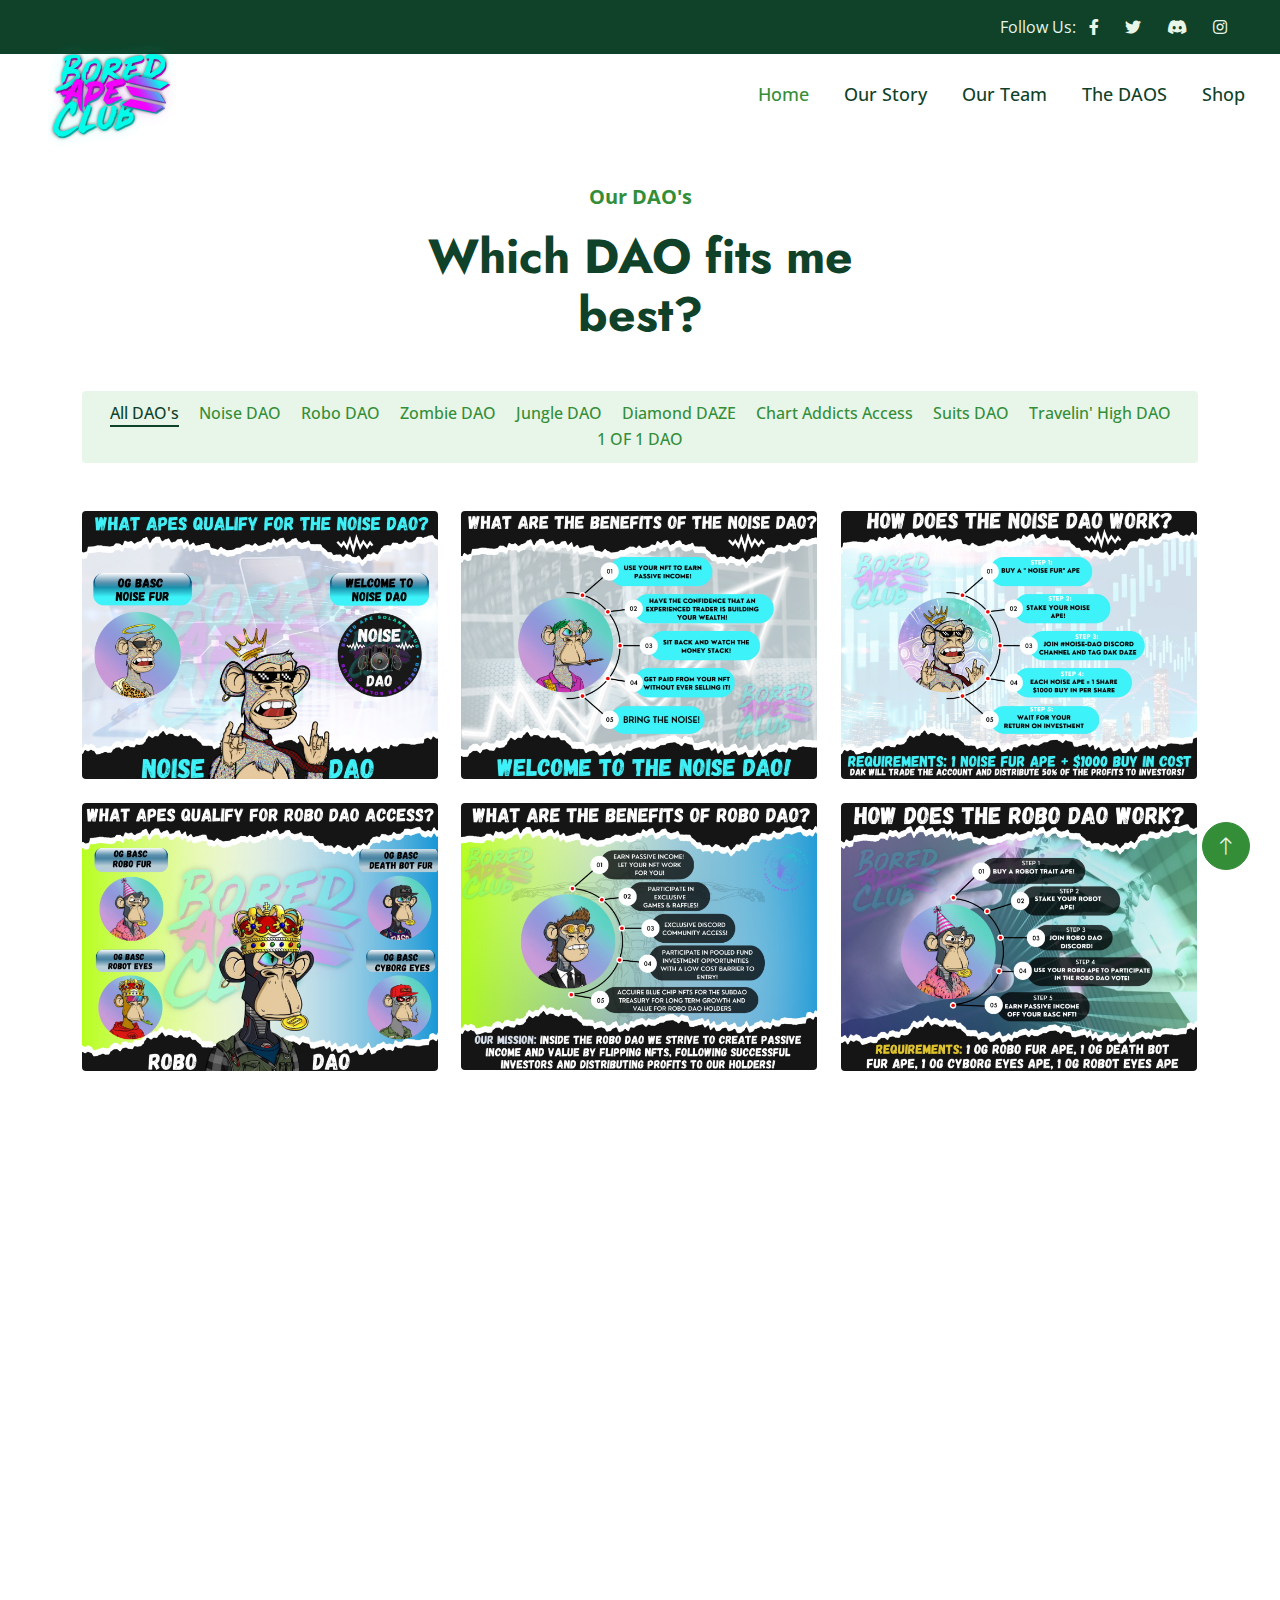
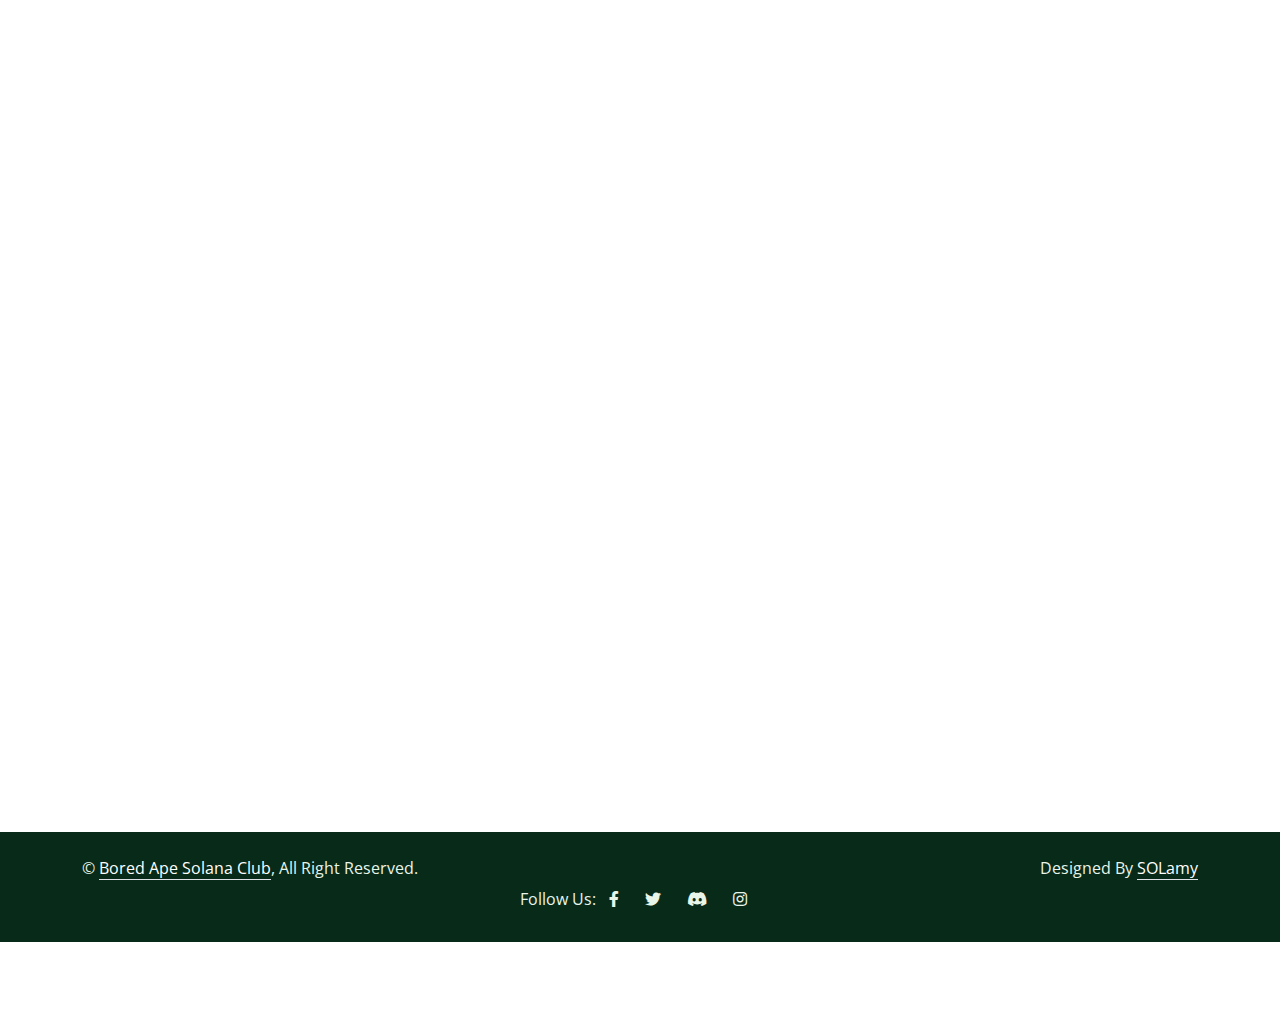
==== dao.html @ f737adf2 "first commit" ====
<!DOCTYPE html>
<html lang="en">

<head>
    <meta charset="utf-8">
    <title>BASC - The DAOS</title>
    <meta content="width=device-width, initial-scale=1.0" name="viewport">
    <meta content="" name="keywords">
    <meta content="" name="description">


    <link rel="icon" href="img/logo.png" type="image/png">


    <link rel="preconnect" href="https://fonts.googleapis.com">
    <link rel="preconnect" href="https://fonts.gstatic.com" crossorigin>
    <link href="https://fonts.googleapis.com/css2?family=Jost:wght@500;600;700&family=Open+Sans:wght@400;500&display=swap" rel="stylesheet">  


    <link href="https://cdnjs.cloudflare.com/ajax/libs/font-awesome/5.10.0/css/all.min.css" rel="stylesheet">
    <link href="https://cdn.jsdelivr.net/npm/bootstrap-icons@1.4.1/font/bootstrap-icons.css" rel="stylesheet">


    <link href="lib/animate/animate.min.css" rel="stylesheet">
    <link href="lib/owlcarousel/assets/owl.carousel.min.css" rel="stylesheet">
    <link href="lib/lightbox/css/lightbox.min.css" rel="stylesheet">


    <link href="css/bootstrap.min.css" rel="stylesheet">


    <link href="css/style.css" rel="stylesheet">
</head>

<body>

    <div id="spinner" class="show bg-white position-fixed translate-middle w-100 vh-100 top-50 start-50 d-flex align-items-center justify-content-center">
        <div class="spinner-border text-primary" role="status" style="width: 3rem; height: 3rem;"></div>
    </div>

    <div class="container-fluid bg-dark text-light px-0 py-2">
        <div class="row gx-0 d-none d-lg-flex">
            <div class="col-lg-7 px-5 text-start">
                <div class="h-100 d-inline-flex align-items-center me-4">
                </div>
                <div class="h-100 d-inline-flex align-items-center">
                </div>
            </div>
            <div class="col-lg-5 px-5 text-end">
                <div class="h-100 d-inline-flex align-items-center mx-n2">
                    <span>Follow Us:</span>
                    <a class="btn btn-link text-light" href="https://www.facebook.com/BoredApeSolanaClub/"><i class="fab fa-facebook-f"></i></a>
                    <a class="btn btn-link text-light" href="https://twitter.com/BoredApeSolClub"><i class="fab fa-twitter"></i></a>
                    <a class="btn btn-link text-light" href="https://discord.com/invite/bascdao"><i class="fab fa-discord"></i></a>
                    <a class="btn btn-link text-light" href="https://www.instagram.com/boredape_solclub/"><i class="fab fa-instagram"></i></a>
                </div>
            </div>
        </div>
    </div>

    <nav class="navbar navbar-expand-lg bg-white navbar-light sticky-top p-0">
        <a href="index.html" class="navbar-brand d-flex align-items-center px-4 px-lg-5">
            <img src="img/logo.png" alt="Logo" class="logo">
        </a>
        <button type="button" class="navbar-toggler me-4" data-bs-toggle="collapse" data-bs-target="#navbarCollapse">
            <span class="navbar-toggler-icon"></span>
        </button>
        <div class="collapse navbar-collapse" id="navbarCollapse">
            <div class="navbar-nav ms-auto p-4 p-lg-0">
                <a href="index.html" class="nav-item nav-link active">Home</a>
                <a href="roadmap.html" class="nav-item nav-link">Our Story</a>
                <a href="team.html" class="nav-item nav-link">Our Team</a>
                <a href="dao.html" class="nav-item nav-link">The DAOS</a>
                <a href="https://bascmerch.shop/" class="nav-item nav-link">Shop</a>
            </div>
        </div>
    </nav>

    <div class="container-xxl py-5">
        <div class="container">
            <div class="text-center mx-auto wow fadeInUp" data-wow-delay="0.1s" style="max-width: 500px;">
                <p class="fs-5 fw-bold text-primary">Our DAO's</p>
                <h1 class="display-5 mb-5">Which DAO fits me best?</h1>
            </div>
            <div class="row wow fadeInUp" data-wow-delay="0.3s">
                <div class="col-12 text-center">
                    <ul class="list-inline rounded mb-5" id="portfolio-flters">
                        <li class="mx-2 active" data-filter="*">All DAO's</li>
                        <li class="mx-2" data-filter=".first">Noise DAO</li>
                        <li class="mx-2" data-filter=".second">Robo DAO</li>
                        <li class="mx-2" data-filter=".third">Zombie DAO</li>
                        <li class="mx-2" data-filter=".fourth">Jungle DAO</li>
                        <li class="mx-2" data-filter=".fifth">Diamond DAZE</li>
                        <li class="mx-2" data-filter=".sixth">Chart Addicts Access</li>
                        <li class="mx-2" data-filter=".seven">Suits DAO</li>
                        <li class="mx-2" data-filter=".eight">Travelin' High DAO</li>
                        <li class="mx-2" data-filter=".nine">1 OF 1 DAO</li>
                    </ul>
                </div>
            </div>
            <div class="row g-4 portfolio-container">
                <div class="col-lg-4 col-md-6 portfolio-item first wow fadeInUp" data-wow-delay="0.1s" data-filter=".first">
                    <div class="portfolio-inner rounded">
                        <img class="img-fluid" src="img/dao/list-event-noise1.jpg" alt="">
                        <div class="portfolio-text">
                            <h4 class="text-white mb-4">NOISE DAO</h4>
                            <div class="d-flex">
                                <a class="btn btn-lg-square rounded-circle mx-2" href="img/dao/list-event-noise1.jpg" data-lightbox="portfolio"><i class="fa fa-eye"></i></a>
                            </div>
                        </div>
                    </div>
                </div>
                <div class="col-lg-4 col-md-6 portfolio-item first wow fadeInUp" data-wow-delay="0.3s" data-filter=".first">
                    <div class="portfolio-inner rounded">
                        <img class="img-fluid" src="img/dao/list-event-noise2.jpg" alt="">
                        <div class="portfolio-text">
                            <h4 class="text-white mb-4">NOISE DAO</h4>
                            <div class="d-flex">
                                <a class="btn btn-lg-square rounded-circle mx-2" href="img/dao/list-event-noise2.jpg" data-lightbox="portfolio"><i class="fa fa-eye"></i></a>
                            </div>
                        </div>
                    </div>
                </div>
                <div class="col-lg-4 col-md-6 portfolio-item first wow fadeInUp" data-wow-delay="0.5s" data-filter=".first">
                    <div class="portfolio-inner rounded">
                        <img class="img-fluid" src="img/dao/list-event-noise3.jpg" alt="">
                        <div class="portfolio-text">
                            <h4 class="text-white mb-4">NOISE DAO</h4>
                            <div class="d-flex">
                                <a class="btn btn-lg-square rounded-circle mx-2" href="img/dao/list-event-noise3.jpg" data-lightbox="portfolio"><i class="fa fa-eye"></i></a>
                            </div>
                        </div>
                    </div>
                </div>
                <div class="col-lg-4 col-md-6 portfolio-item second wow fadeInUp" data-wow-delay="0.1s" data-filter=".second">
                    <div class="portfolio-inner rounded">
                        <img class="img-fluid" src="img/dao/list-event-robo1.jpg" alt="">
                        <div class="portfolio-text">
                            <h4 class="text-white mb-4">Robo DAO</h4>
                            <div class="d-flex">
                                <a class="btn btn-lg-square rounded-circle mx-2" href="img/dao/list-event-robo1.jpg" data-lightbox="portfolio"><i class="fa fa-eye"></i></a>
                            </div>
                        </div>
                    </div>
                </div>
                <div class="col-lg-4 col-md-6 portfolio-item second wow fadeInUp" data-wow-delay="0.1s" data-filter=".second">
                    <div class="portfolio-inner rounded">
                        <img class="img-fluid" src="img/dao/list-event-robo2.jpg" alt="">
                        <div class="portfolio-text">
                            <h4 class="text-white mb-4">Robo DAO</h4>
                            <div class="d-flex">
                                <a class="btn btn-lg-square rounded-circle mx-2" href="img/dao/list-event-robo2.jpg" data-lightbox="portfolio"><i class="fa fa-eye"></i></a>
                            </div>
                        </div>
                    </div>
                </div>
                <div class="col-lg-4 col-md-6 portfolio-item second wow fadeInUp" data-wow-delay="0.1s" data-filter=".second">
                    <div class="portfolio-inner rounded">
                        <img class="img-fluid" src="img/dao/list-event-robo3.jpg" alt="">
                        <div class="portfolio-text">
                            <h4 class="text-white mb-4">Robo DAO</h4>
                            <div class="d-flex">
                                <a class="btn btn-lg-square rounded-circle mx-2" href="img/dao/list-event-robo3.jpg" data-lightbox="portfolio"><i class="fa fa-eye"></i></a>
                            </div>
                        </div>
                    </div>
                </div>
                <div class="col-lg-4 col-md-6 portfolio-item third wow fadeInUp" data-wow-delay="0.1s" data-filter=".third">
                    <div class="portfolio-inner rounded">
                        <img class="img-fluid" src="img/dao/list-event-zombie1.jpg" alt="">
                        <div class="portfolio-text">
                            <h4 class="text-white mb-4">Zombie DAO</h4>
                            <div class="d-flex">
                                <a class="btn btn-lg-square rounded-circle mx-2" href="img/dao/list-event-zombie1.jpg" data-lightbox="portfolio"><i class="fa fa-eye"></i></a>
                            </div>
                        </div>
                    </div>
                </div>
                <div class="col-lg-4 col-md-6 portfolio-item third wow fadeInUp" data-wow-delay="0.1s" data-filter=".third">
                    <div class="portfolio-inner rounded">
                        <img class="img-fluid" src="img/dao/list-event-zombie2.jpg" alt="">
                        <div class="portfolio-text">
                            <h4 class="text-white mb-4">Zombie DAO</h4>
                            <div class="d-flex">
                                <a class="btn btn-lg-square rounded-circle mx-2" href="img/dao/list-event-zombie2.jpg" data-lightbox="portfolio"><i class="fa fa-eye"></i></a>
                            </div>
                        </div>
                    </div>
                </div>
                <div class="col-lg-4 col-md-6 portfolio-item third wow fadeInUp" data-wow-delay="0.1s" data-filter=".third">
                    <div class="portfolio-inner rounded">
                        <img class="img-fluid" src="img/dao/list-event-zombie3.jpg" alt="">
                        <div class="portfolio-text">
                            <h4 class="text-white mb-4">Zombie DAO</h4>
                            <div class="d-flex">
                                <a class="btn btn-lg-square rounded-circle mx-2" href="img/dao/list-event-zombie3.jpg" data-lightbox="portfolio"><i class="fa fa-eye"></i></a>
                            </div>
                        </div>
                    </div>
                </div>
                <div class="col-lg-4 col-md-6 portfolio-item fourth wow fadeInUp" data-wow-delay="0.1s" data-filter=".fourth">
                    <div class="portfolio-inner rounded">
                        <img class="img-fluid" src="img/dao/list-event-jungle1.jpg" alt="">
                        <div class="portfolio-text">
                            <h4 class="text-white mb-4">Jungle DAO</h4>
                            <div class="d-flex">
                                <a class="btn btn-lg-square rounded-circle mx-2" href="img/dao/list-event-jungle1.jpg" data-lightbox="portfolio"><i class="fa fa-eye"></i></a>
                            </div>
                        </div>
                    </div>
                </div>
                <div class="col-lg-4 col-md-6 portfolio-item fourth wow fadeInUp" data-wow-delay="0.1s" data-filter=".fourth">
                    <div class="portfolio-inner rounded">
                        <img class="img-fluid" src="img/dao/list-event-jungle2.jpg" alt="">
                        <div class="portfolio-text">
                            <h4 class="text-white mb-4">Jungle DAO</h4>
                            <div class="d-flex">
                                <a class="btn btn-lg-square rounded-circle mx-2" href="img/dao/list-event-jungle2.jpg" data-lightbox="portfolio"><i class="fa fa-eye"></i></a>
                            </div>
                        </div>
                    </div>
                </div>
                <div class="col-lg-4 col-md-6 portfolio-item fourth wow fadeInUp" data-wow-delay="0.1s" data-filter=".fourth">
                    <div class="portfolio-inner rounded">
                        <img class="img-fluid" src="img/dao/list-event-jungle3.jpg" alt="">
                        <div class="portfolio-text">
                            <h4 class="text-white mb-4">Jungle DAO</h4>
                            <div class="d-flex">
                                <a class="btn btn-lg-square rounded-circle mx-2" href="img/dao/list-event-jungle3.jpg" data-lightbox="portfolio"><i class="fa fa-eye"></i></a>
                            </div>
                        </div>
                    </div>
                </div>
                <div class="col-lg-4 col-md-6 portfolio-item fifth wow fadeInUp" data-wow-delay="0.1s" data-filter=".fifth">
                    <div class="portfolio-inner rounded">
                        <img class="img-fluid" src="img/dao/list-event-diamond1.jpg" alt="">
                        <div class="portfolio-text">
                            <h4 class="text-white mb-4">Diamond DAZE</h4>
                            <div class="d-flex">
                                <a class="btn btn-lg-square rounded-circle mx-2" href="img/dao/list-event-diamond1.jpg" data-lightbox="portfolio"><i class="fa fa-eye"></i></a>
                            </div>
                        </div>
                    </div>
                </div>
                <div class="col-lg-4 col-md-6 portfolio-item fifth wow fadeInUp" data-wow-delay="0.1s" data-filter=".fifth">
                    <div class="portfolio-inner rounded">
                        <img class="img-fluid" src="img/dao/list-event-diamond2.jpg" alt="">
                        <div class="portfolio-text">
                            <h4 class="text-white mb-4">Diamond DAZE</h4>
                            <div class="d-flex">
                                <a class="btn btn-lg-square rounded-circle mx-2" href="img/dao/list-event-diamond2.jpg" data-lightbox="portfolio"><i class="fa fa-eye"></i></a>
                            </div>
                        </div>
                    </div>
                </div>
                <div class="col-lg-4 col-md-6 portfolio-item fifth wow fadeInUp" data-wow-delay="0.1s" data-filter=".fifth">
                    <div class="portfolio-inner rounded">
                        <img class="img-fluid" src="img/dao/list-event-diamond3.jpg" alt="">
                        <div class="portfolio-text">
                            <h4 class="text-white mb-4">Diamond DAZE</h4>
                            <div class="d-flex">
                                <a class="btn btn-lg-square rounded-circle mx-2" href="img/dao/list-event-diamond3.jpg" data-lightbox="portfolio"><i class="fa fa-eye"></i></a>
                            </div>
                        </div>
                    </div>
                </div>
                <div class="col-lg-4 col-md-6 portfolio-item sixth wow fadeInUp" data-wow-delay="0.1s" data-filter=".sixth">
                    <div class="portfolio-inner rounded">
                        <img class="img-fluid" src="img/dao/list-event-gold1.jpg" alt="">
                        <div class="portfolio-text">
                            <h4 class="text-white mb-4">Chart Addicts Access</h4>
                            <div class="d-flex">
                                <a class="btn btn-lg-square rounded-circle mx-2" href="img/dao/list-event-gold1.jpg" data-lightbox="portfolio"><i class="fa fa-eye"></i></a>
                            </div>
                        </div>
                    </div>
                </div>
                <div class="col-lg-4 col-md-6 portfolio-item sixth wow fadeInUp" data-wow-delay="0.1s" data-filter=".sixth">
                    <div class="portfolio-inner rounded">
                        <img class="img-fluid" src="img/dao/list-event-gold2.jpg" alt="">
                        <div class="portfolio-text">
                            <h4 class="text-white mb-4">Chart Addicts Access</h4>
                            <div class="d-flex">
                                <a class="btn btn-lg-square rounded-circle mx-2" href="img/dao/list-event-gold2.jpg" data-lightbox="portfolio"><i class="fa fa-eye"></i></a>
                            </div>
                        </div>
                    </div>
                </div>
                <div class="col-lg-4 col-md-6 portfolio-item sixth wow fadeInUp" data-wow-delay="0.1s" data-filter=".sixth">
                    <div class="portfolio-inner rounded">
                        <img class="img-fluid" src="img/dao/list-event-gold3.jpg" alt="">
                        <div class="portfolio-text">
                            <h4 class="text-white mb-4">Chart Addicts Access</h4>
                            <div class="d-flex">
                                <a class="btn btn-lg-square rounded-circle mx-2" href="img/dao/list-event-gold3.jpg" data-lightbox="portfolio"><i class="fa fa-eye"></i></a>
                            </div>
                        </div>
                    </div>
                </div>
                <div class="col-lg-4 col-md-6 portfolio-item seven wow fadeInUp" data-wow-delay="0.1s" data-filter=".seven">
                    <div class="portfolio-inner rounded">
                        <img class="img-fluid" src="img/dao/list-event-suit1.jpg" alt="">
                        <div class="portfolio-text">
                            <h4 class="text-white mb-4">Suits DAO</h4>
                            <div class="d-flex">
                                <a class="btn btn-lg-square rounded-circle mx-2" href="img/dao/list-event-suit1.jpg" data-lightbox="portfolio"><i class="fa fa-eye"></i></a>
                            </div>
                        </div>
                    </div>
                </div>
                <div class="col-lg-4 col-md-6 portfolio-item seven wow fadeInUp" data-wow-delay="0.1s" data-filter=".seven">
                    <div class="portfolio-inner rounded">
                        <img class="img-fluid" src="img/dao/list-event-suit2.jpg" alt="">
                        <div class="portfolio-text">
                            <h4 class="text-white mb-4">Suits DAO</h4>
                            <div class="d-flex">
                                <a class="btn btn-lg-square rounded-circle mx-2" href="img/dao/list-event-suit2.jpg" data-lightbox="portfolio"><i class="fa fa-eye"></i></a>
                            </div>
                        </div>
                    </div>
                </div>
                <div class="col-lg-4 col-md-6 portfolio-item seven wow fadeInUp" data-wow-delay="0.1s" data-filter=".seven">
                    <div class="portfolio-inner rounded">
                        <img class="img-fluid" src="img/dao/list-event-suit3.jpg" alt="">
                        <div class="portfolio-text">
                            <h4 class="text-white mb-4">Suits DAO</h4>
                            <div class="d-flex">
                                <a class="btn btn-lg-square rounded-circle mx-2" href="img/dao/list-event-suit3.jpg" data-lightbox="portfolio"><i class="fa fa-eye"></i></a>
                            </div>
                        </div>
                    </div>
                </div>
                <div class="col-lg-4 col-md-6 portfolio-item eight wow fadeInUp" data-wow-delay="0.1s" data-filter=".eight">
                    <div class="portfolio-inner rounded">
                        <img class="img-fluid" src="img/dao/list-event-high1.jpg" alt="">
                        <div class="portfolio-text">
                            <h4 class="text-white mb-4">Travelin' High DAO</h4>
                            <div class="d-flex">
                                <a class="btn btn-lg-square rounded-circle mx-2" href="img/dao/list-event-high1.jpg" data-lightbox="portfolio"><i class="fa fa-eye"></i></a>
                            </div>
                        </div>
                    </div>
                </div>
                <div class="col-lg-4 col-md-6 portfolio-item eight wow fadeInUp" data-wow-delay="0.1s" data-filter=".eight">
                    <div class="portfolio-inner rounded">
                        <img class="img-fluid" src="img/dao/list-event-high2.jpg" alt="">
                        <div class="portfolio-text">
                            <h4 class="text-white mb-4">Travelin' High DAO</h4>
                            <div class="d-flex">
                                <a class="btn btn-lg-square rounded-circle mx-2" href="img/dao/list-event-high2.jpg" data-lightbox="portfolio"><i class="fa fa-eye"></i></a>
                            </div>
                        </div>
                    </div>
                </div>
                <div class="col-lg-4 col-md-6 portfolio-item eight wow fadeInUp" data-wow-delay="0.1s" data-filter=".eight">
                    <div class="portfolio-inner rounded">
                        <img class="img-fluid" src="img/dao/list-event-high3.jpg" alt="">
                        <div class="portfolio-text">
                            <h4 class="text-white mb-4">Travelin' High DAO</h4>
                            <div class="d-flex">
                                <a class="btn btn-lg-square rounded-circle mx-2" href="img/dao/list-event-high3.jpg" data-lightbox="portfolio"><i class="fa fa-eye"></i></a>
                            </div>
                        </div>
                    </div>
                </div>
                <div class="col-lg-4 col-md-6 portfolio-item nine wow fadeInUp" data-wow-delay="0.1s" data-filter=".nine">
                    <div class="portfolio-inner rounded">
                        <img class="img-fluid" src="img/dao/list-event-1of1-1.jpg" alt="">
                        <div class="portfolio-text">
                            <h4 class="text-white mb-4">1 OF 1 DAO</h4>
                            <div class="d-flex">
                                <a class="btn btn-lg-square rounded-circle mx-2" href="img/dao/list-event-1of1-1.jpg" data-lightbox="portfolio"><i class="fa fa-eye"></i></a>
                            </div>
                        </div>
                    </div>
                </div>
                <div class="col-lg-4 col-md-6 portfolio-item nine wow fadeInUp" data-wow-delay="0.1s" data-filter=".nine">
                    <div class="portfolio-inner rounded">
                        <img class="img-fluid" src="img/dao/list-event-1of1-2.jpg" alt="">
                        <div class="portfolio-text">
                            <h4 class="text-white mb-4">1 OF 1 DAO</h4>
                            <div class="d-flex">
                                <a class="btn btn-lg-square rounded-circle mx-2" href="img/dao/list-event-1of1-2.jpg" data-lightbox="portfolio"><i class="fa fa-eye"></i></a>
                            </div>
                        </div>
                    </div>
                </div>
                <div class="col-lg-4 col-md-6 portfolio-item nine wow fadeInUp" data-wow-delay="0.1s" data-filter=".nine">
                    <div class="portfolio-inner rounded">
                        <img class="img-fluid" src="img/dao/list-event-1of1-3.jpg" alt="">
                        <div class="portfolio-text">
                            <h4 class="text-white mb-4">1 OF 1 DAO</h4>
                            <div class="d-flex">
                                <a class="btn btn-lg-square rounded-circle mx-2" href="img/dao/list-event-1of1-3.jpg" data-lightbox="portfolio"><i class="fa fa-eye"></i></a>
                            </div>
                        </div>
                    </div>
                </div>
            </div>
        </div>
    </div>


    <div class="container-fluid copyright py-4">
        <div class="container">
            <div class="row">
                <div class="col-md-6 text-center text-md-start mb-3 mb-md-0">
                    &copy; <a class="border-bottom" href="#">Bored Ape Solana Club</a>, All Right Reserved.
                </div>
                <div class="col-md-6 text-center text-md-end">
                    Designed By <a class="border-bottom" href="https://twitter.com/solamyy?lang=en">SOLamy</a>
                </div>
            </div>
        </div>
        <div class="col-lg-12 px-5 text-center d-flex justify-content-center align-items-center">
            <div class="h-100 d-inline-flex align-items-center mx-n2">
                <span>Follow Us:</span>
                <a class="btn btn-link text-light" href="https://www.facebook.com/BoredApeSolanaClub/"><i class="fab fa-facebook-f"></i></a>
                <a class="btn btn-link text-light" href="https://twitter.com/BoredApeSolClub"><i class="fab fa-twitter"></i></a>
                <a class="btn btn-link text-light" href="https://discord.com/invite/bascdao"><i class="fab fa-discord"></i></a>
                <a class="btn btn-link text-light" href="https://www.instagram.com/boredape_solclub/"><i class="fab fa-instagram"></i></a>
            </div>
        </div>
        
    </div>




    <a href="#" class="btn btn-lg btn-primary btn-lg-square rounded-circle back-to-top"><i class="bi bi-arrow-up"></i></a>

    <script src="https://code.jquery.com/jquery-3.4.1.min.js"></script>
    <script src="https://cdn.jsdelivr.net/npm/bootstrap@5.0.0/dist/js/bootstrap.bundle.min.js"></script>
    <script src="lib/wow/wow.min.js"></script>
    <script src="lib/easing/easing.min.js"></script>
    <script src="lib/waypoints/waypoints.min.js"></script>
    <script src="lib/owlcarousel/owl.carousel.min.js"></script>
    <script src="lib/counterup/counterup.min.js"></script>
    <script src="lib/parallax/parallax.min.js"></script>
    <script src="lib/isotope/isotope.pkgd.min.js"></script>
    <script src="lib/lightbox/js/lightbox.min.js"></script>


    <script src="js/main.js"></script>
</body>

</html>
---- css/style.css ----
:root {
    --primary: #348E38;
    --secondary: #525368;
    --light: #E8F5E9;
    --dark: #0F4229;
}

.back-to-top {
    position: fixed;
    display: none;
    right: 30px;
    bottom: 30px;
    z-index: 99;
}

h1,
.h1,
h2,
.h2,
.fw-bold {
    font-weight: 700 !important;
}

h3,
.h3,
h4,
.h4,
.fw-medium {
    font-weight: 600 !important;
}

h5,
.h5,
h6,
.h6,
.fw-semi-bold {
    font-weight: 500 !important;
}


/*** Spinner ***/
#spinner {
    opacity: 0;
    visibility: hidden;
    transition: opacity .5s ease-out, visibility 0s linear .5s;
    z-index: 99999;
}

#spinner.show {
    transition: opacity .5s ease-out, visibility 0s linear 0s;
    visibility: visible;
    opacity: 1;
}



.btn {
    transition: .5s;
    font-weight: 500;
}

.btn-primary,
.btn-outline-primary:hover {
    color: var(--light);
}

.btn-square {
    width: 38px;
    height: 38px;
}

.btn-sm-square {
    width: 32px;
    height: 32px;
}

.btn-lg-square {
    width: 48px;
    height: 48px;
}

.btn-square,
.btn-sm-square,
.btn-lg-square {
    padding: 0;
    display: flex;
    align-items: center;
    justify-content: center;
    font-weight: normal;
}



.navbar.sticky-top {
    top: -100px;
    transition: .5s;
}

.navbar .navbar-brand,
.navbar a.btn {
    height: 80px
}

.navbar .navbar-nav .nav-link {
    margin-right: 35px;
    padding: 25px 0;
    color: var(--dark);
    font-size: 18px;
    font-weight: 500;
    outline: none;
}

.navbar .navbar-nav .nav-link:hover,
.navbar .navbar-nav .nav-link.active {
    color: var(--primary);
}

.navbar .dropdown-toggle::after {
    border: none;
    content: "\f107";
    font-family: "Font Awesome 5 Free";
    font-weight: 900;
    vertical-align: middle;
    margin-left: 8px;
}

@media (max-width: 991.98px) {
    .navbar .navbar-nav .nav-link  {
        margin-right: 0;
        padding: 10px 0;
    }

    .navbar .navbar-nav {
        border-top: 1px solid #EEEEEE;
    }
}

@media (min-width: 992px) {
    .navbar .nav-item .dropdown-menu {
        display: block;
        border: none;
        margin-top: 0;
        top: 150%;
        opacity: 0;
        visibility: hidden;
        transition: .5s;
    }

    .navbar .nav-item:hover .dropdown-menu {
        top: 100%;
        visibility: visible;
        transition: .5s;
        opacity: 1;
    }
}



.carousel-caption {
    top: 0;
    left: 0;
    right: 0;
    bottom: 0;
    display: flex;
    align-items: center;
    justify-content: center;
    text-align: center;
    background: rgba(15, 66, 41, .6);
    z-index: 1;
}

.carousel-control-prev,
.carousel-control-next {
    width: 15%;
}

.carousel-control-prev-icon,
.carousel-control-next-icon {
    width: 3rem;
    height: 3rem;
    border-radius: 3rem;
    background-color: var(--primary);
    border: 10px solid var(--primary);
}

@media (max-width: 768px) {
    #header-carousel .carousel-item {
        position: relative;
        min-height: 450px;
    }
    
    #header-carousel .carousel-item img {
        position: absolute;
        width: 100%;
        height: 100%;
        object-fit: cover;
    }
}

.page-header {
    background: linear-gradient(rgba(15, 66, 41, .6), rgba(15, 66, 41, .6)), url(../img/carousel-1.jpg) center center no-repeat;
    background-size: cover;
}

.page-header .breadcrumb-item+.breadcrumb-item::before {
    color: var(--light);
}

.page-header .breadcrumb-item,
.page-header .breadcrumb-item a {
    font-size: 18px;
    color: var(--light);
}



@media (min-width: 991.98px) {
    .top-feature {
        position: relative;
        margin-top: -80px;
        z-index: 1;
    }
}


.facts,
.quote {
    background: rgba(15, 66, 41, .6);
}



.service-item {
    position: relative;
    text-align: center;
}

.service-item .service-img {
    position: absolute;
    width: 100%;
    height: 100%;
    top: 0;
    left: 0;
    overflow: hidden;
    z-index: -1;
}

.service-item .service-img img {
    position: absolute;
    width: 100%;
    height: 100%;
    left: 0;
    object-fit: cover;
    transform: scale(1.2);
    transition: .3s;
    z-index: -1;
}

.service-item:hover .service-img img {
    transform: scale(1);
}

.service-item .service-text {
    background: #FFFFFF;
    box-shadow: 0 0 45px rgba(0, 0, 0, .08);
    transition: .3s;
}

.service-item:hover .service-text {
    background: rgba(15, 66, 41, .6);
}

.service-item .service-text h4,
.service-item .service-text p {
    transition: .3;
}

.service-item:hover .service-text h4 {
    color: #FFFFFF;
}

.service-item:hover .service-text p {
    color: var(--light);
}

.service-item .service-text .btn-square {
    width: 100px;
    height: 100px;
    background: transparent;
    transition: .5s;
}

.service-item:hover .service-text .btn-square {
    background: var(--light);
}

.service-item .service-text .btn {
    width: 31px;
    height: 31px;
    display: inline-flex;
    align-items: center;
    color: var(--dark);
    background: var(--light);
    white-space: nowrap;
    overflow: hidden;
    transition: .3s;
}

.service-item:hover .service-text .btn {
    width: 112px;
}



#portfolio-flters {
    display: inline-block;
    background: var(--light);
    padding: 10px 15px;
}

#portfolio-flters li {
    display: inline-block;
    font-weight: 500;
    color: var(--primary);
    cursor: pointer;
    transition: .5s;
    border-bottom: 2px solid transparent;
}

#portfolio-flters li:hover,
#portfolio-flters li.active {
    color: var(--dark);
    border-color: var(--dark);
}

.portfolio-inner {
    position: relative;
    overflow: hidden;
}

.portfolio-inner::before,
.portfolio-inner::after {
    position: absolute;
    content: "";
    width: 0;
    height: 100%;
    top: 0;
    left: 0;
    background: rgba(15, 66, 41, .6);
    transition: .5s;
}

.portfolio-inner::after {
    left: auto;
    right: 0;
}

.portfolio-inner:hover::before,
.portfolio-inner:hover::after {
    width: 50%;
}

.portfolio-inner .portfolio-text {
    position: absolute;
    width: 100%;
    height: 100%;
    top: 0;
    left: 0;
    display: flex;
    flex-direction: column;
    align-items: center;
    justify-content: center;
    transition: .5s;
    z-index: 3;
    opacity: 0;
}

.portfolio-inner:hover .portfolio-text {
    transition-delay: .3s;
    opacity: 1;
}

.portfolio-inner .portfolio-text .btn {
    background: var(--light);
    color: var(--primary);
}

.portfolio-inner .portfolio-text .btn:hover {
    background: var(--primary);
    color: var(--light);
}



.team-item {
    position: relative;
    overflow: hidden;
}

.team-item .team-text {
    position: absolute;
    width: calc(100% - 45px);
    left: -100%;
    bottom: 45px;
    padding: 1.5rem;
    background: #FFFFFF;
    border-radius: 0 4px 4px 0;
    opacity: 0;
    transition: .5s;
}

.team-item:hover .team-text {
    left: 0;
    opacity: 1;
}

.team-item .team-social .btn {
    background: var(--light);
    color: var(--primary);
}

.team-item .team-social .btn:hover {
    background: var(--primary);
    color: var(--light);
}

.team-item .team-img .team-social {
    position: absolute;
    width: 100%;
    height: 100%;
    top: 0;
    left: 0;
    display: flex;
    align-items: center;
    justify-content: center;
    transition: .5s;
    z-index: 3;
    opacity: 0;
}

.team-item:hover .team-img .team-social {
    transition-delay: .3s;
    opacity: 1;
}




.testimonial-carousel .owl-item img {
    width: 100px;
    height: 100px;
}

.testimonial-carousel .owl-nav {
    margin-top: 30px;
    display: flex;
}

.testimonial-carousel .owl-nav .owl-prev,
.testimonial-carousel .owl-nav .owl-next {
    margin-right: 15px;
    width: 45px;
    height: 45px;
    display: flex;
    align-items: center;
    justify-content: center;
    color: var(--primary);
    background: var(--light);
    border-radius: 4px;
    font-size: 22px;
    transition: .5s;
}

.testimonial-carousel .owl-nav .owl-prev:hover,
.testimonial-carousel .owl-nav .owl-next:hover {
    background: var(--primary);
    color: var(--light);
}



.footer .btn.btn-link {
    display: block;
    margin-bottom: 5px;
    padding: 0;
    text-align: left;
    color: var(--light);
    font-weight: normal;
    text-transform: capitalize;
    transition: .3s;
}

.footer .btn.btn-link::before {
    position: relative;
    content: "\f105";
    font-family: "Font Awesome 5 Free";
    font-weight: 900;
    margin-right: 10px;
}

.footer .btn.btn-link:hover {
    color: var(--primary);
    letter-spacing: 1px;
    box-shadow: none;
}

.copyright {
    color: var(--light);
    background: #072A19;
}

.copyright a {
    color: #FFFFFF;
}

.copyright a:hover {
    color: var(--primary);
}
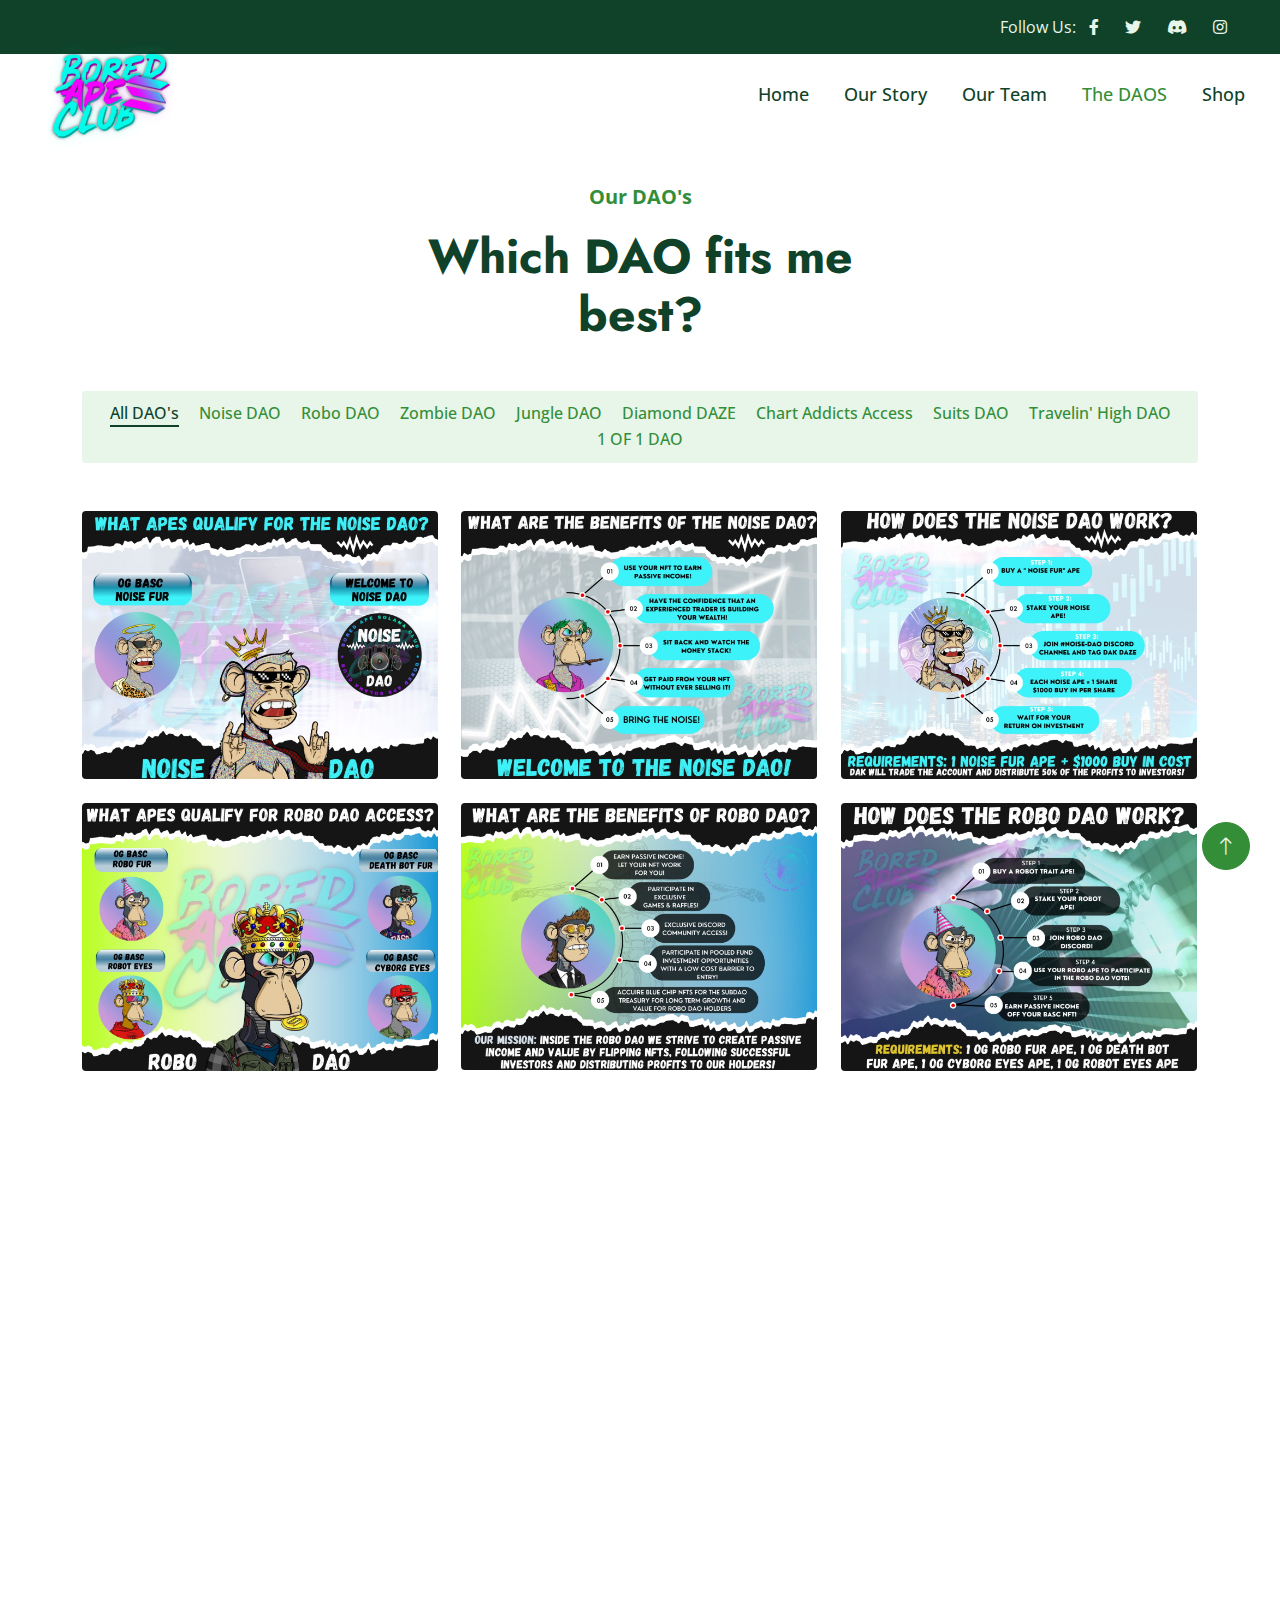
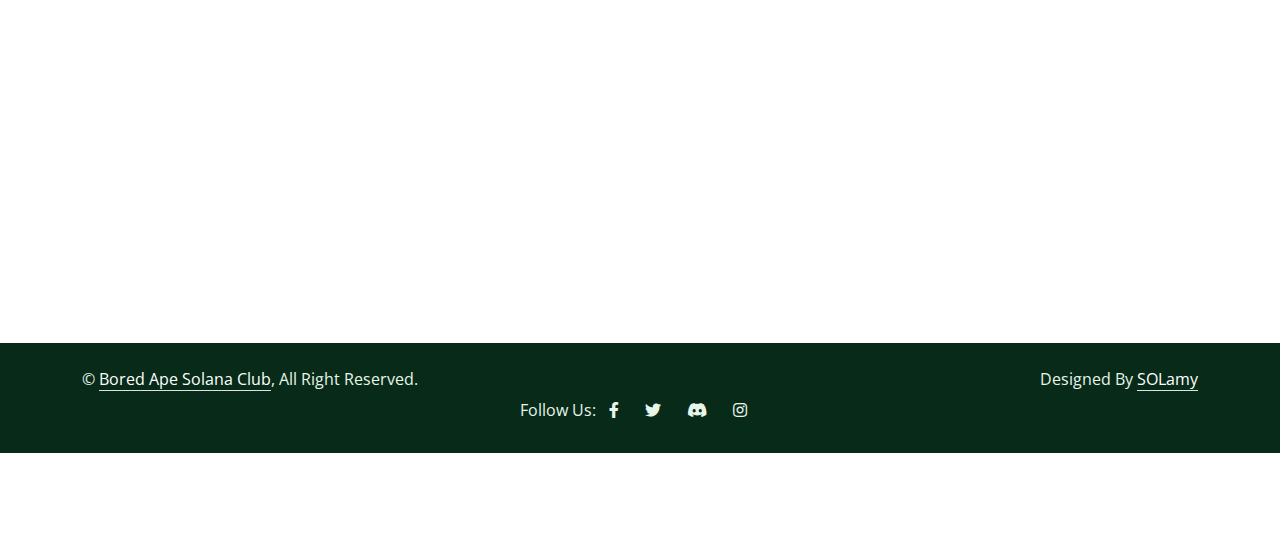
==== commit f82c4d4d: "new" ====
--- a/dao.html
+++ b/dao.html
@@ -67,10 +67,10 @@
         </button>
         <div class="collapse navbar-collapse" id="navbarCollapse">
             <div class="navbar-nav ms-auto p-4 p-lg-0">
-                <a href="index.html" class="nav-item nav-link active">Home</a>
+                <a href="index.html" class="nav-item nav-link ">Home</a>
                 <a href="roadmap.html" class="nav-item nav-link">Our Story</a>
                 <a href="team.html" class="nav-item nav-link">Our Team</a>
-                <a href="dao.html" class="nav-item nav-link">The DAOS</a>
+                <a href="dao.html" class="nav-item nav-link active">The DAOS</a>
                 <a href="https://bascmerch.shop/" class="nav-item nav-link">Shop</a>
             </div>
         </div>
